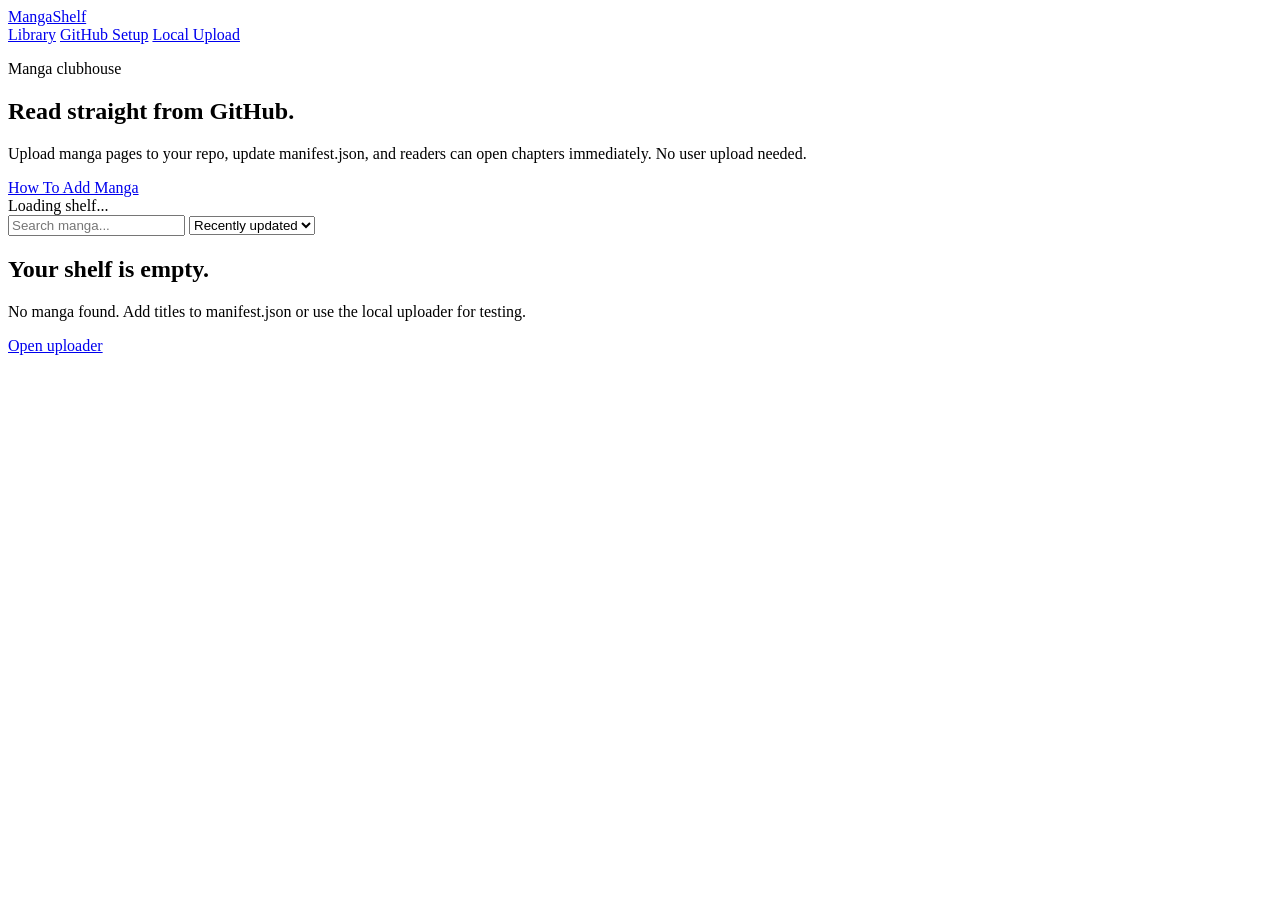
==== index.html @ c3c7422d "Initial Upload" ====
<!DOCTYPE html>
<html lang="en">
<head>
  <meta charset="UTF-8" />
  <meta name="viewport" content="width=device-width, initial-scale=1.0" />
  <title>MangaShelf - Library</title>
  <link rel="stylesheet" href="css/styles.css" />
</head>
<body>
  <header class="topbar">
    <a class="brand" href="index.html">MangaShelf</a>
    <nav>
      <a href="index.html">Library</a>
      <a href="setup.html">GitHub Setup</a>
      <a href="upload.html">Local Upload</a>
    </nav>
  </header>

  <main class="page">
    <section class="hero">
      <div>
        <p class="eyebrow">Manga clubhouse</p>
        <h1>Read straight from GitHub.</h1>
        <p>Upload manga pages to your repo, update manifest.json, and readers can open chapters immediately. No user upload needed.</p>
      </div>
      <a class="button primary" href="setup.html">How To Add Manga</a>
    </section>

    <div id="shelfNotice" class="notice">Loading shelf...</div>

    <section class="toolbar">
      <input id="searchInput" type="search" placeholder="Search manga..." />
      <select id="sortSelect">
        <option value="updated">Recently updated</option>
        <option value="az">A-Z</option>
        <option value="chapters">Most chapters</option>
      </select>
    </section>

    <section id="emptyState" class="empty hidden">
      <h2>Your shelf is empty.</h2>
      <p>No manga found. Add titles to manifest.json or use the local uploader for testing.</p>
      <a class="button" href="upload.html">Open uploader</a>
    </section>

    <section id="mangaGrid" class="grid"></section>
  </main>

  <script src="js/db.js"></script>
  <script src="js/content.js"></script>
  <script src="js/library.js"></script>
</body>
</html>
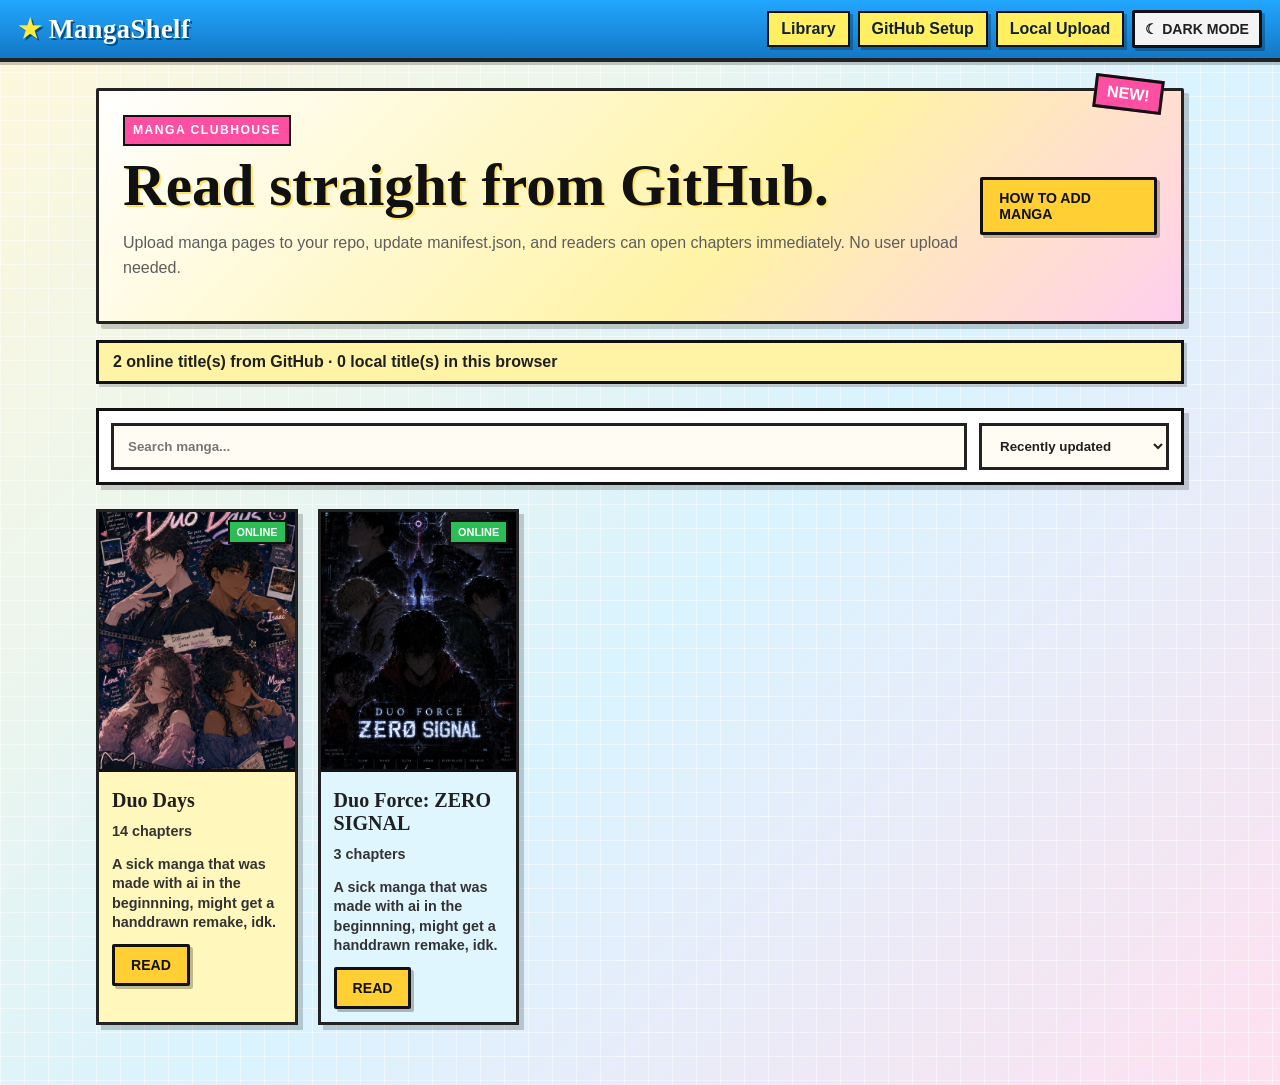
==== commit 36204eb8: "Update index.html" ====
--- a/index.html
+++ b/index.html
@@ -5,6 +5,7 @@
   <meta name="viewport" content="width=device-width, initial-scale=1.0" />
   <title>MangaShelf - Library</title>
   <link rel="stylesheet" href="css/styles.css" />
+  <script src="js/theme.js"></script>
 </head>
 <body>
   <header class="topbar">
@@ -13,6 +14,7 @@
       <a href="index.html">Library</a>
       <a href="setup.html">GitHub Setup</a>
       <a href="upload.html">Local Upload</a>
+    <button class="mini theme-toggle" data-theme-toggle>☾ Dark Mode</button>
     </nav>
   </header>
 
--- a/css/styles.css
+++ b/css/styles.css
@@ -0,0 +1,290 @@
+:root {
+  --bg: #fff8d9;
+  --paper: #ffffff;
+  --paper-2: #fff3a6;
+  --text: #202020;
+  --muted: #5d5d5d;
+  --line: #222222;
+  --blue: #1687d9;
+  --blue-dark: #075f9c;
+  --pink: #ff4fa3;
+  --orange: #ff9d00;
+  --green: #2dbd57;
+  --danger: #d62828;
+  --shadow: 5px 5px 0 rgba(0,0,0,.18);
+}
+
+* { box-sizing: border-box; }
+body {
+  margin: 0;
+  font-family: Verdana, Geneva, Tahoma, Arial, sans-serif;
+  background:
+    linear-gradient(90deg, rgba(255,255,255,.45) 1px, transparent 1px),
+    linear-gradient(rgba(255,255,255,.45) 1px, transparent 1px),
+    linear-gradient(135deg, #fff8d9 0%, #d9f3ff 55%, #ffe0ef 100%);
+  background-size: 24px 24px, 24px 24px, auto;
+  color: var(--text);
+}
+
+a { color: inherit; text-decoration: none; }
+.topbar {
+  position: sticky;
+  top: 0;
+  z-index: 20;
+  display: flex;
+  justify-content: space-between;
+  align-items: center;
+  padding: 10px 18px;
+  background: linear-gradient(#22a7ff, #1377c5);
+  border-bottom: 4px solid var(--line);
+  box-shadow: 0 3px 0 rgba(0,0,0,.2);
+}
+.brand {
+  font-family: Georgia, "Times New Roman", serif;
+  font-size: 1.65rem;
+  font-weight: 900;
+  color: #fff;
+  text-shadow: 2px 2px 0 #004c83;
+  letter-spacing: .02em;
+}
+.brand::before { content: "★ "; color: #ffeb3b; }
+nav { display: flex; gap: 8px; align-items: center; }
+nav a {
+  color: #102033;
+  background: #ffef61;
+  border: 2px solid #111;
+  padding: 7px 12px;
+  font-weight: 900;
+  box-shadow: 3px 3px 0 rgba(0,0,0,.25);
+}
+nav a:hover { background: #ff7ab8; color: #fff; }
+
+.page { max-width: 1120px; margin: 0 auto; padding: 26px 16px 60px; }
+.narrow { max-width: 760px; }
+.hero, .panel {
+  background: var(--paper);
+  border: 3px solid var(--line);
+  border-radius: 2px;
+  padding: 24px;
+  box-shadow: var(--shadow);
+}
+.hero {
+  display: flex;
+  align-items: center;
+  justify-content: space-between;
+  gap: 20px;
+  background: linear-gradient(135deg, #ffffff 0%, #fff3a6 60%, #ffcfef 100%);
+  position: relative;
+}
+.hero::after {
+  content: "NEW!";
+  position: absolute;
+  right: 18px;
+  top: -14px;
+  background: #ff4fa3;
+  color: #fff;
+  border: 3px solid #111;
+  padding: 5px 10px;
+  font-weight: 900;
+  transform: rotate(7deg);
+}
+h1 {
+  margin: 0 0 10px;
+  font-family: Georgia, "Times New Roman", serif;
+  font-size: clamp(2rem, 5vw, 3.7rem);
+  line-height: 1;
+  color: #111;
+  text-shadow: 2px 2px 0 #ffe26b;
+}
+h2 { margin-top: 0; }
+p { color: var(--muted); line-height: 1.55; }
+.eyebrow {
+  display: inline-block;
+  color: #fff;
+  background: var(--pink);
+  border: 2px solid #111;
+  text-transform: uppercase;
+  font-size: .76rem;
+  font-weight: 900;
+  letter-spacing: .12em;
+  padding: 4px 8px;
+  margin: 0 0 10px;
+}
+.muted, .hint { color: var(--muted); }
+.hint { font-size: .9rem; background: #e8f7ff; border-left: 5px solid var(--blue); padding: 8px; }
+
+.button, button {
+  border: 3px solid #111;
+  border-radius: 2px;
+  padding: 10px 16px;
+  background: #f4f4f4;
+  color: var(--text);
+  font-weight: 900;
+  cursor: pointer;
+  display: inline-flex;
+  align-items: center;
+  justify-content: center;
+  box-shadow: 3px 3px 0 rgba(0,0,0,.25);
+  text-transform: uppercase;
+  font-size: .88rem;
+}
+.button:hover, button:hover { transform: translate(-1px, -1px); box-shadow: 4px 4px 0 rgba(0,0,0,.25); }
+.button.primary { background: #ffcf33; color: #111; }
+.button.primary:hover { background: #ff9d00; }
+.button.ghost { background: #e5f7ff; }
+.button.danger { background: var(--danger); color: #fff; }
+.button:disabled, button:disabled { opacity: .5; cursor: not-allowed; transform: none; }
+.mini { padding: 8px 10px; border-radius: 2px; }
+
+.toolbar {
+  display: flex;
+  gap: 12px;
+  margin: 24px 0;
+  background: #ffffff;
+  border: 3px solid #111;
+  padding: 12px;
+  box-shadow: var(--shadow);
+}
+input, select {
+  width: 100%;
+  background: #fffdf3;
+  border: 3px solid var(--line);
+  color: var(--text);
+  border-radius: 0;
+  padding: 12px 14px;
+  outline: none;
+  font-family: Verdana, Geneva, Tahoma, Arial, sans-serif;
+  font-weight: 700;
+}
+input:focus, select:focus { background: #e8f7ff; border-color: var(--blue); }
+select { width: auto; min-width: 190px; }
+label { display: block; margin: 20px 0 8px; font-weight: 900; color: #111; }
+.actions { display: flex; gap: 12px; margin-top: 24px; flex-wrap: wrap; }
+.status { margin-top: 18px; color: var(--green); font-weight: 900; background: #fffdf3; }
+
+.grid {
+  display: grid;
+  grid-template-columns: repeat(auto-fill, minmax(190px, 1fr));
+  gap: 20px;
+}
+.card {
+  background: #fff;
+  border: 3px solid var(--line);
+  border-radius: 0;
+  overflow: hidden;
+  box-shadow: var(--shadow);
+  transition: transform .12s ease, background .12s ease;
+}
+.card:nth-child(4n+1) { background: #fff7bc; }
+.card:nth-child(4n+2) { background: #dff6ff; }
+.card:nth-child(4n+3) { background: #ffe1f1; }
+.card:nth-child(4n+4) { background: #e5ffd9; }
+.card:hover { transform: rotate(-1deg) translateY(-3px); background: #fff; }
+.cover {
+  width: 100%;
+  aspect-ratio: 3 / 4;
+  object-fit: cover;
+  background:
+    repeating-linear-gradient(45deg, #fff, #fff 10px, #e9e9e9 10px, #e9e9e9 20px);
+  border-bottom: 3px solid #111;
+}
+.card-content { padding: 13px; }
+.card h3 {
+  margin: 0 0 8px;
+  font-family: Georgia, "Times New Roman", serif;
+  font-size: 1.25rem;
+}
+.card p { margin: 0 0 12px; font-size: .9rem; color: #333; font-weight: 700; }
+.empty {
+  text-align: center;
+  padding: 50px 20px;
+  background: #fff;
+  border: 3px dashed #111;
+  box-shadow: var(--shadow);
+}
+.hidden { display: none !important; }
+.danger-zone { margin-top: 22px; background: #ffe9e9; }
+
+.reader-body {
+  background:
+    linear-gradient(90deg, rgba(255,255,255,.55) 1px, transparent 1px),
+    linear-gradient(rgba(255,255,255,.55) 1px, transparent 1px),
+    #f8fbff;
+  background-size: 24px 24px;
+}
+.readerbar nav { flex-wrap: wrap; justify-content: flex-end; }
+.reader-page { max-width: 1080px; margin: 0 auto; padding: 18px; }
+.reader-title {
+  text-align: center;
+  margin: 22px 0;
+  background: #fff;
+  border: 3px solid #111;
+  box-shadow: var(--shadow);
+  padding: 16px;
+}
+.reader-title h1 { font-size: clamp(1.8rem, 4vw, 3rem); }
+.pages { display: flex; flex-direction: column; align-items: center; gap: 14px; }
+.pages img {
+  display: block;
+  background: #fff;
+  border: 3px solid #111;
+  border-radius: 0;
+  box-shadow: 5px 5px 0 rgba(0,0,0,.2);
+}
+.pages.fit-width img { width: min(100%, 980px); height: auto; }
+.pages.original img { max-width: none; }
+.reader-controls-bottom {
+  display: flex;
+  justify-content: center;
+  gap: 14px;
+  margin: 34px 0 60px;
+  flex-wrap: wrap;
+}
+
+@media (max-width: 720px) {
+  .hero { align-items: flex-start; flex-direction: column; }
+  .hero::after { right: 10px; }
+  .toolbar { flex-direction: column; }
+  select { width: 100%; }
+  .topbar { align-items: flex-start; gap: 12px; flex-direction: column; }
+  .readerbar nav { width: 100%; }
+}
+
+.notice {
+  margin: 16px 0;
+  padding: 10px 14px;
+  background: #fff3a6;
+  border: 3px solid #111;
+  box-shadow: 3px 3px 0 rgba(0,0,0,.18);
+  font-weight: 900;
+}
+.card { position: relative; overflow: hidden; }
+.source-tag {
+  position: absolute;
+  top: 8px;
+  right: 8px;
+  z-index: 2;
+  border: 2px solid #111;
+  padding: 4px 7px;
+  font-size: .68rem;
+  font-weight: 900;
+  box-shadow: 2px 2px 0 rgba(0,0,0,.25);
+}
+.source-tag.online { background: #2dbd57; color: #fff; }
+.source-tag.local { background: #ff9d00; color: #111; }
+.tiny-desc {
+  font-size: .8rem;
+  line-height: 1.35;
+  color: #444;
+}
+pre {
+  overflow: auto;
+  background: #202020;
+  color: #fff3a6;
+  border: 3px solid #111;
+  padding: 14px;
+  box-shadow: inset 3px 3px 0 rgba(255,255,255,.12);
+}
+code { font-family: Consolas, Monaco, monospace; }
+.step-box { margin-top: 18px; }
+.checklist li { margin: 8px 0; font-weight: 700; }
